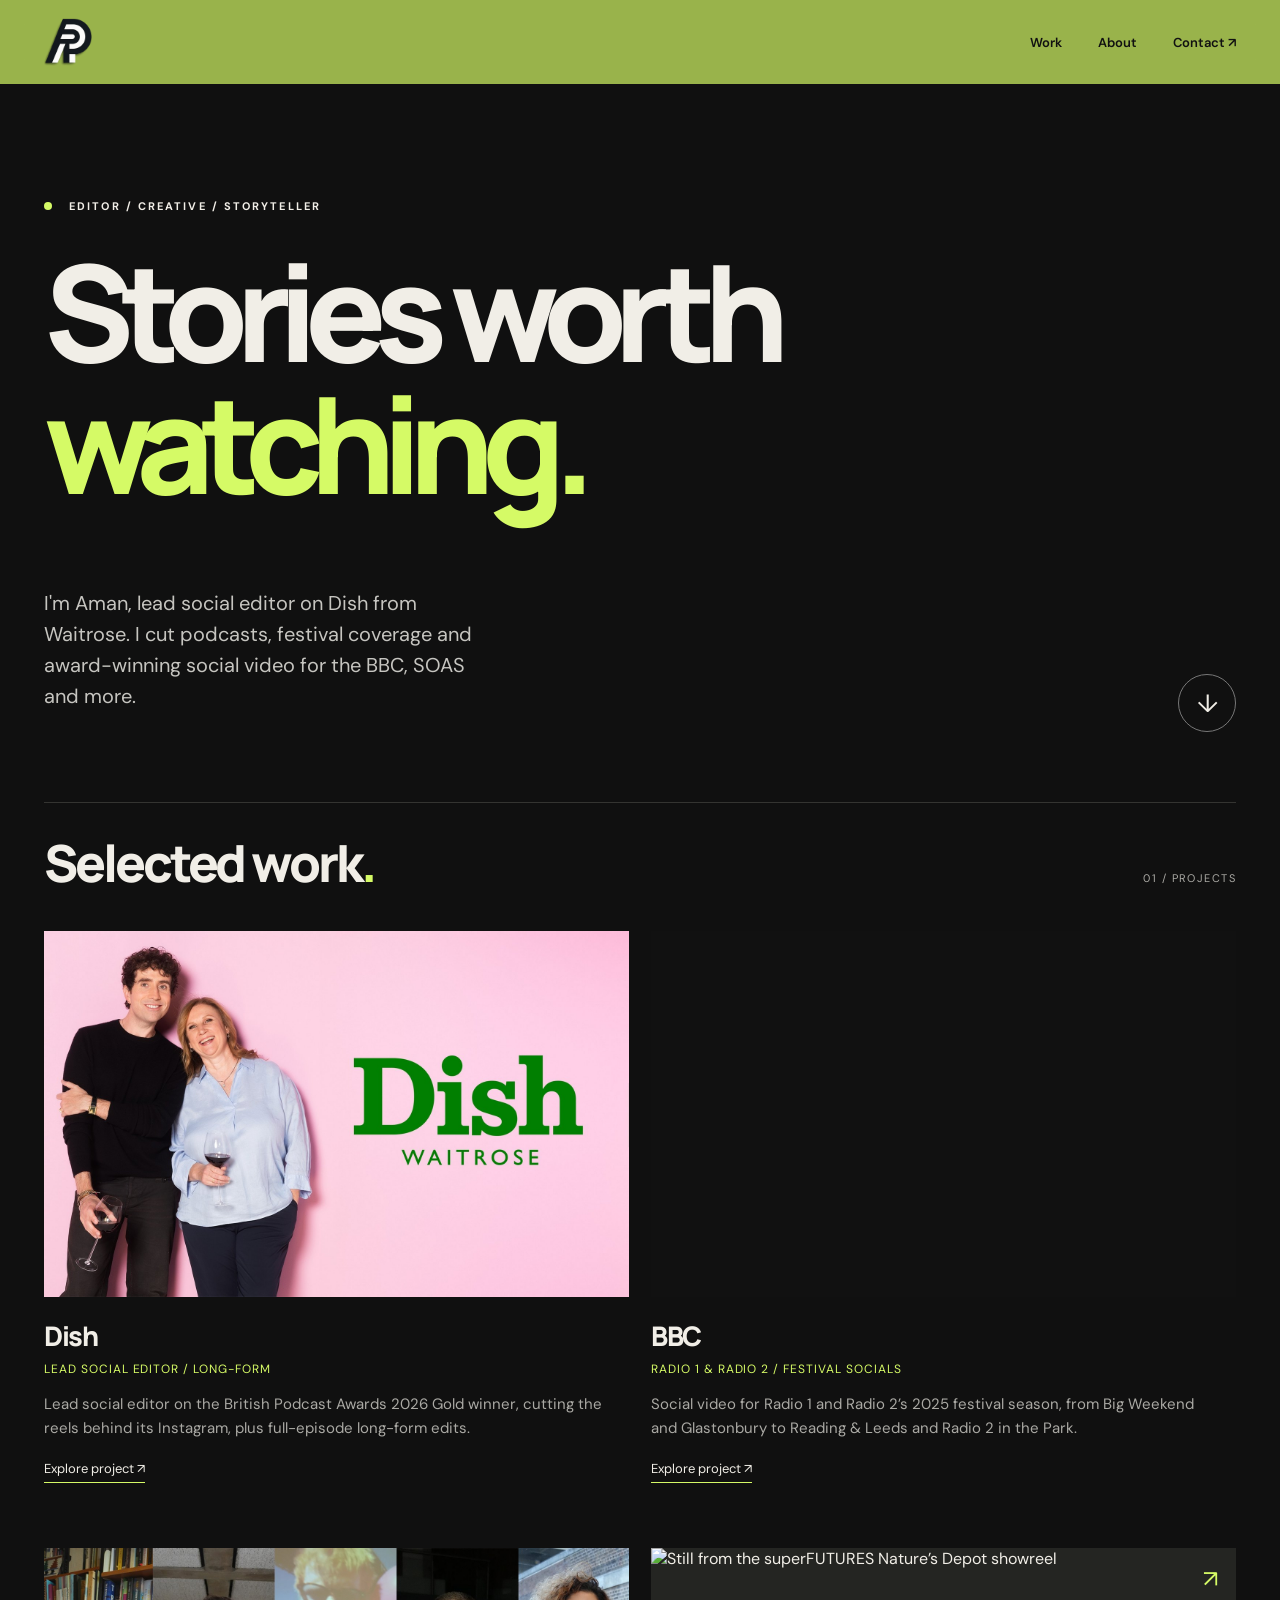
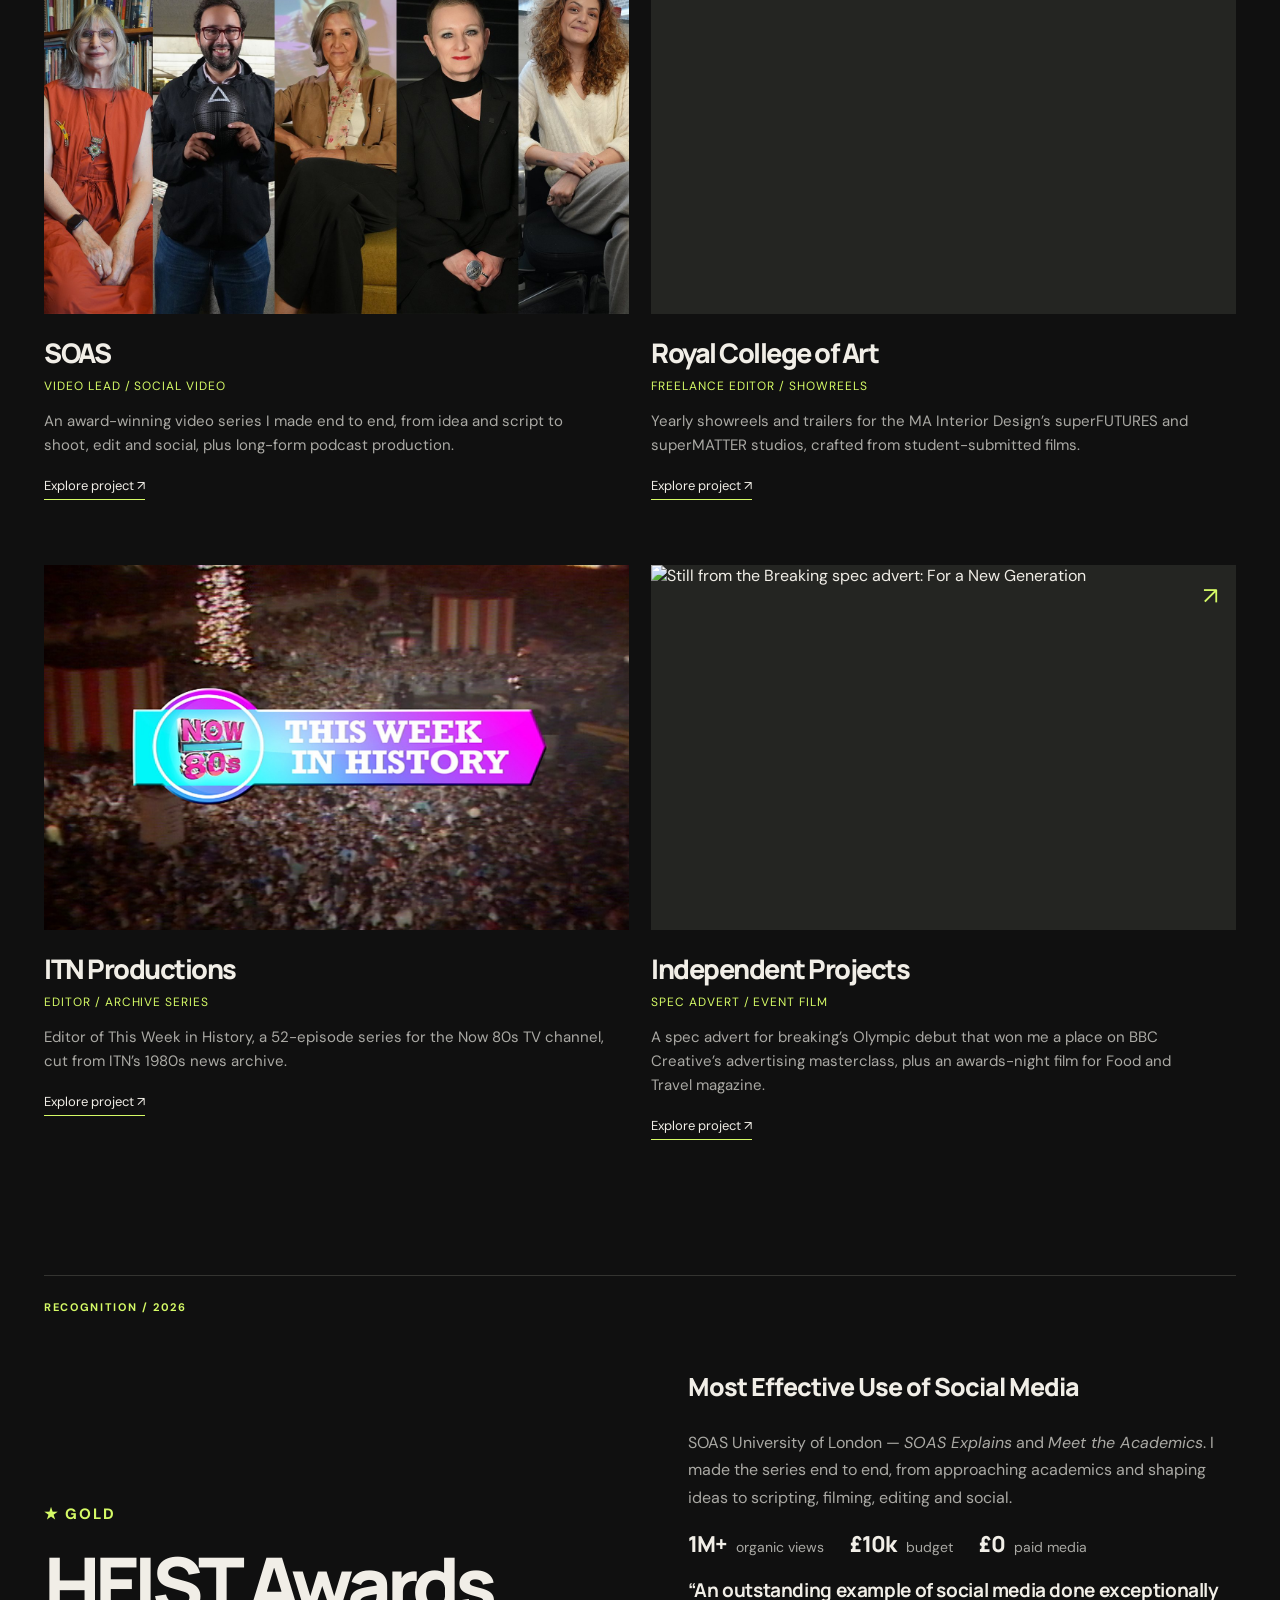
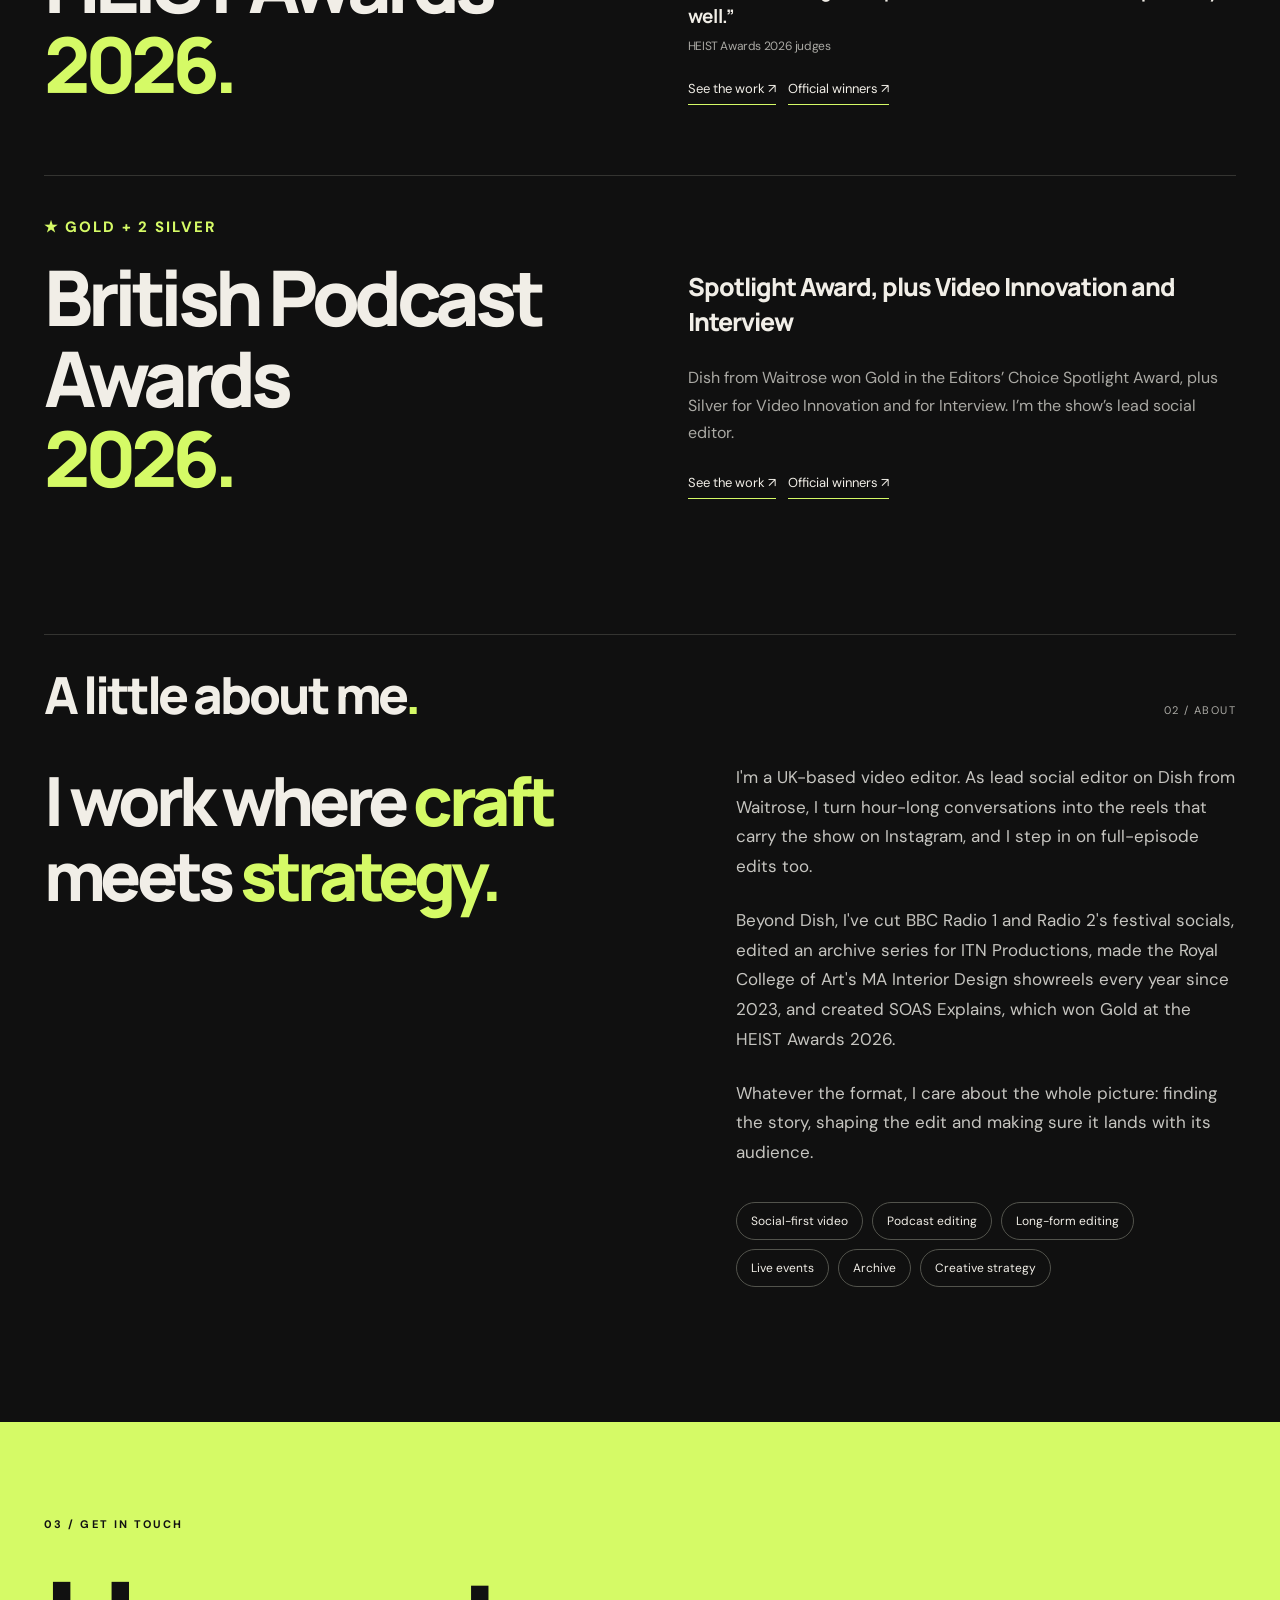
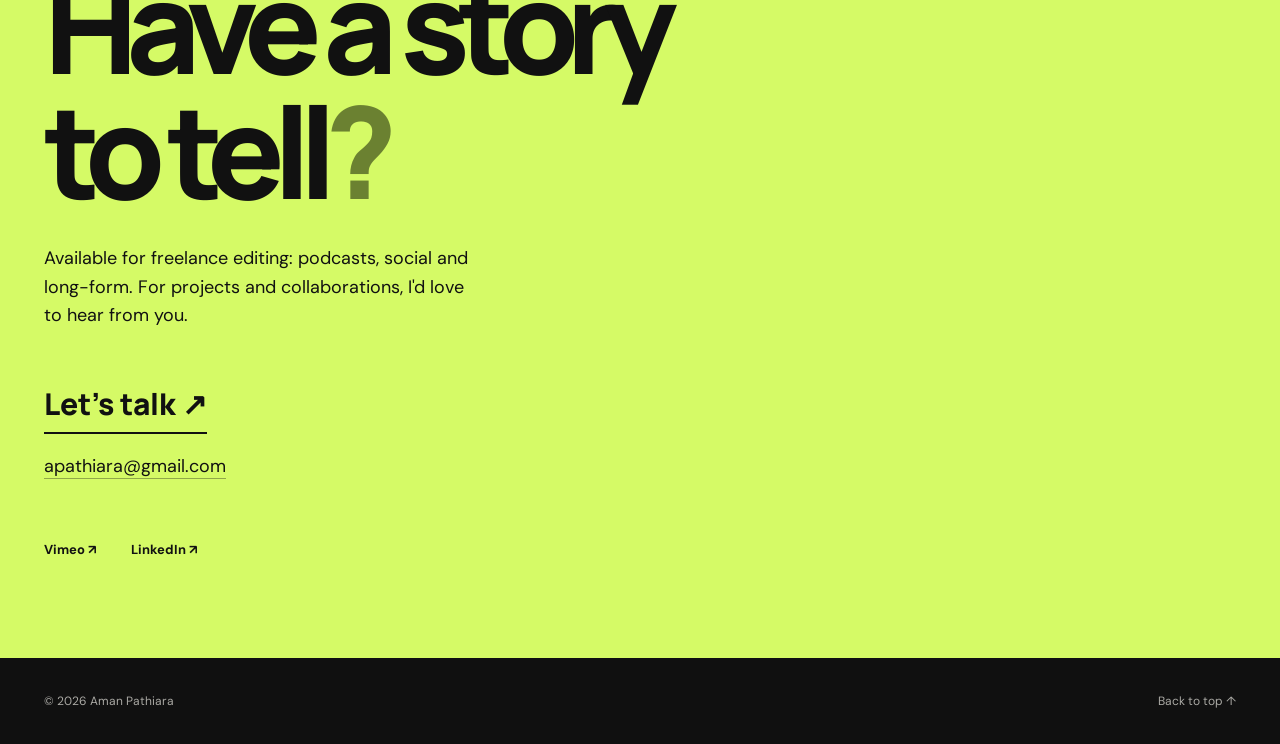
==== index.html @ df677ce9 "Group award badge with tags in project intros Co-Authored-By: Claude Opus 5.5 <noreply@anthropic.com" ====
<!doctype html>
<html lang="en"><head><meta charset="utf-8"><meta name="viewport" content="width=device-width,initial-scale=1">
<meta name="theme-color" content="#101010"><link rel="icon" type="image/png" href="images/favicon.png?v=2"><link rel="apple-touch-icon" href="images/apple-touch-icon.png?v=2"><meta name="description" content="Aman Pathiara is a UK video editor: lead social editor on Dish from Waitrose, BBC Radio 1 &amp; 2 festival socials, and HEIST Gold-winning work for SOAS.">
<title>Aman Pathiara | Video Editor: Podcasts, Social & Long-form</title><link rel="stylesheet" href="style.css?v=34"></head>
<body><a class="skip" href="#work">Skip to work</a>
<header class="nav-bar"><div class="nav wrap"><a class="logo" href="#top" aria-label="Home"><img src="images/logo-solid.png" alt="Aman Pathiara" width="48" height="48"></a><nav aria-label="Main navigation"><a href="#work">Work</a><a href="#podcasts">Podcasts</a><a href="#about">About</a><a href="#contact">Contact ↗</a></nav></div></header>
<main id="top">
<section class="hero wrap"><div class="eyebrow"><span class="dot"></span> EDITOR / CREATIVE / STORYTELLER</div><h1>Stories worth<br><em>watching.</em></h1><div class="hero-bottom"><p>I'm Aman, lead social editor on Dish from Waitrose. I cut podcasts, festival coverage and award-winning social video for the BBC, SOAS and more.</p><a class="round-link" href="#work" aria-label="Explore selected work">↓</a></div></section>
<section class="reel wrap" aria-labelledby="reel-title"><div class="section-head"><h2 id="reel-title">The showreel</h2><span>01 / INTRODUCTION</span></div><div id="reel-slot" class="video-frame"><div class="video-empty"><span>YOUR SHOWREEL</span><p>Add your Vimeo video ID in <code>projects.js</code> to activate this embed.</p></div></div></section>
<section id="work" class="work wrap"><div class="section-head"><h2>Selected work<span class="accent">.</span></h2><span>01 / PROJECTS</span></div><div id="project-grid" class="project-grid"></div></section>
<section id="podcasts" class="work wrap"><div class="section-head"><h2>Podcasts<span class="accent">.</span></h2><span>03 / AUDIO & VIDEO</span></div><p class="section-intro">Multicamera storytelling, long-form editing, trailers and social-first cutdowns.</p><div id="podcast-grid" class="project-grid"></div></section><section class="award wrap" aria-label="Award recognition"><div class="award-kicker">RECOGNITION / 2026</div><div class="award-layout"><div><span class="award-medal">★ GOLD</span><h2>HEIST Awards<br><span class="accent">2026.</span></h2></div><div><h3>Most Effective Use of Social Media</h3><p>SOAS University of London — <em>SOAS Explains</em> and <em>Meet the Academics</em>. I made the series end to end, from approaching academics and shaping ideas to scripting, filming, editing and social.</p><div class="award-stats"><span><strong>1M+</strong> organic views</span><span><strong>£10k</strong> budget</span><span><strong>£0</strong> paid media</span></div><blockquote class="award-quote">“An outstanding example of social media done exceptionally well.”<cite>HEIST Awards 2026 judges</cite></blockquote><a href="soas.html">See the work ↗</a> &nbsp; <a href="https://www.heistawards.com/2026winners.html" target="_blank" rel="noopener noreferrer">Official winners ↗</a></div></div><div class="award-layout award-second"><div><span class="award-medal">★ GOLD + 2 SILVER</span><h2>British Podcast Awards<br><span class="accent">2026.</span></h2></div><div><h3>Spotlight Award, plus Video Innovation and Interview</h3><p>Dish from Waitrose won Gold in the Editors’ Choice Spotlight Award, plus Silver for Video Innovation and for Interview. I’m the show’s lead social editor.</p><a href="dish.html">See the work ↗</a> &nbsp; <a href="https://www.britishpodcastawards.com/winners-2026" target="_blank" rel="noopener noreferrer">Official winners ↗</a></div></div></section><section id="about" class="about wrap"><div class="section-head"><h2>A little about me<span class="accent">.</span></h2><span>02 / ABOUT</span></div><div class="about-layout"><p class="statement">I work where <em>craft</em> meets <em>strategy.</em></p><div><p>I'm a UK-based video editor. As lead social editor on Dish from Waitrose, I turn hour-long conversations into the reels that carry the show on Instagram, and I step in on full-episode edits too.</p><p>Beyond Dish, I've cut BBC Radio 1 and Radio 2's festival socials, edited an archive series for ITN Productions, made the Royal College of Art's MA Interior Design showreels every year since 2023, and created SOAS Explains, which won Gold at the HEIST Awards 2026.</p><p>Whatever the format, I care about the whole picture: finding the story, shaping the edit and making sure it lands with its audience.</p><div class="tags"><span>Social-first video</span><span>Podcast editing</span><span>Long-form editing</span><span>Live events</span><span>Archive</span><span>Creative strategy</span></div></div></div></section>
<section id="contact" class="contact"><div class="wrap"><span class="eyebrow">03 / GET IN TOUCH</span><h2>Have a story<br>to tell<span class="accent">?</span></h2><p>Available for freelance editing: podcasts, social and long-form. For projects and collaborations, I'd love to hear from you.</p><a class="contact-link" id="email-link" href="mailto:apathiara@gmail.com">Let's talk ↗</a><p class="contact-email"><a href="mailto:apathiara@gmail.com">apathiara@gmail.com</a></p><div class="socials"><a id="vimeo-link" href="https://vimeo.com/user197682004" target="_blank" rel="noopener noreferrer">Vimeo ↗</a><a id="linkedin-link" href="https://www.linkedin.com/in/aman-pathiara" target="_blank" rel="noopener noreferrer">LinkedIn ↗</a></div></div></section>
</main><footer class="wrap"><span>© <span id="year"></span> Aman Pathiara</span><a href="#top">Back to top ↑</a></footer>
<script src="projects.js?v=34"></script><script src="script.js?v=34"></script></body></html>
---- style.css ----
@import url('https://fonts.googleapis.com/css2?family=DM+Sans:wght@400;500;600;700&family=Manrope:wght@400;500;600;700;800&display=swap');
:root{--bg:#101010;--fg:#f1eee7;--muted:#aaa9a4;--line:#343431;--accent:#d5fa66}*{box-sizing:border-box}html{scroll-behavior:smooth}body{margin:0;background:var(--bg);color:var(--fg);font-family:"DM Sans",sans-serif;-webkit-font-smoothing:antialiased}a{color:inherit;text-decoration:none}a:focus-visible,button:focus-visible{outline:2px solid var(--accent);outline-offset:5px}.skip{position:absolute;top:-100px;left:20px;background:var(--accent);color:#111;padding:12px;z-index:20}.skip:focus{top:12px}.wrap{width:min(1360px,calc(100% - 88px));margin:auto}.nav{height:100px;display:flex;align-items:center;justify-content:space-between}.logo{font-family:Manrope,sans-serif;font-size:29px;font-weight:800;letter-spacing:-2px}.logo span,.accent{color:var(--accent)}nav{display:flex;gap:36px;font-size:13px}nav a:hover,.socials a:hover{color:var(--accent)}.hero{min-height:650px;padding:115px 0 70px}.eyebrow{font-size:11px;font-weight:700;letter-spacing:.19em}.dot{display:inline-block;width:8px;height:8px;background:var(--accent);border-radius:50%;margin-right:12px}.hero h1,.contact h2{font-family:Manrope,sans-serif;font-size:clamp(76px,10.5vw,170px);font-weight:800;letter-spacing:-.095em;line-height:.98;margin:32px 0 60px}.hero h1 em,.statement em{font-style:normal;color:var(--accent)}.hero-bottom{display:flex;justify-content:space-between;align-items:end}.hero-bottom p{max-width:460px;color:#c6c5c0;font-size:20px;line-height:1.55}.round-link{width:58px;height:58px;border:1px solid #777;border-radius:50%;display:grid;place-items:center;font-size:25px;transition:.2s}.round-link:hover{background:var(--accent);color:#111}.section-head{display:flex;justify-content:space-between;align-items:baseline;border-top:1px solid var(--line);padding-top:24px;margin-bottom:34px}.section-head h2{font:800 clamp(29px,4vw,52px) Manrope,sans-serif;letter-spacing:-.06em;margin:0}.section-head>span{color:var(--muted);font-size:11px;letter-spacing:.13em}.reel,.work,.about{padding-bottom:135px}.video-frame{aspect-ratio:16/9;background:#20211f;overflow:hidden}.video-frame iframe{width:100%;height:100%;border:0}.video-empty{height:100%;display:flex;flex-direction:column;align-items:center;justify-content:center;text-align:center;padding:25px;background:radial-gradient(circle at 70% 20%,#3d4630,transparent 45%),linear-gradient(130deg,#292b28,#171717)}.video-empty span{font:800 clamp(25px,5vw,64px) Manrope;letter-spacing:-.07em}.video-empty p{font-size:13px;color:var(--muted)}code{color:var(--accent)}.project-grid{display:grid;grid-template-columns:repeat(2,minmax(0,1fr));gap:65px 22px}.project-card{min-width:0}.project-image{aspect-ratio:16/10;overflow:hidden;background:#242522;position:relative;display:flex;align-items:center;justify-content:center}.project-image img{width:100%;height:100%;object-fit:cover;transition:transform .5s}.project-card:hover img{transform:scale(1.045)}.project-placeholder{font:800 clamp(32px,5vw,75px) Manrope;letter-spacing:-.07em;color:#e5e3da}.project-image:after{content:"↗";position:absolute;right:18px;top:15px;font-size:24px;color:var(--accent)}.project-card h3{font:800 27px Manrope;letter-spacing:-.055em;margin:20px 0 7px}.project-card .category{font-size:12px;letter-spacing:.08em;color:var(--accent);text-transform:uppercase}.project-card p{max-width:560px;color:var(--muted);line-height:1.6;font-size:15px}.project-card .watch{display:inline-block;margin-top:5px;border-bottom:1px solid var(--accent);padding-bottom:5px;font-size:13px}.about-layout{display:grid;grid-template-columns:1.1fr 1fr;gap:12%}.statement{font:800 clamp(40px,5.3vw,76px)/1.1 Manrope;letter-spacing:-.07em;margin:0}.about-layout>div>p{font-size:17px;line-height:1.75;color:#c6c5c0;margin:0 0 24px}.tags{display:flex;flex-wrap:wrap;gap:9px;margin-top:34px}.tags span{font-size:12px;border:1px solid #52534c;border-radius:40px;padding:10px 14px}.contact{background:#d5fa66;color:#111;padding:90px 0 100px}.contact h2{font-size:clamp(75px,10vw,150px);margin:30px 0}.contact .accent{color:#6b8131}.contact p{font-size:18px;max-width:440px;line-height:1.6}.contact-link{display:inline-block;border-bottom:2px solid #111;font:800 30px Manrope;margin:35px 0 75px;padding-bottom:8px}.socials{display:flex;gap:35px;font-size:13px;font-weight:700}.socials a:hover{color:#657e25}footer{display:flex;justify-content:space-between;gap:20px;padding-top:35px;padding-bottom:35px;color:var(--muted);font-size:12px}@media(max-width:700px){.wrap{width:calc(100% - 36px)}.nav{height:78px}nav{gap:17px}.hero{padding:100px 0 80px;min-height:auto}.hero h1{font-size:clamp(59px,12vw,90px);margin-bottom:50px}.hero-bottom p{font-size:16px;max-width:270px}.round-link{width:46px;height:46px;flex-shrink:0}.section-head>span{font-size:9px}.reel,.work,.about{padding-bottom:85px}.project-grid,.about-layout{grid-template-columns:1fr;gap:42px}.about-layout{gap:28px}.project-card h3{font-size:24px}.contact{padding:70px 0}.contact h2{font-size:clamp(64px,12vw,90px)}footer{flex-wrap:wrap;line-height:1.6}}@media(prefers-reduced-motion:reduce){html{scroll-behavior:auto}*,*:before,*:after{transition:none!important}}

.archive-cta{margin:65px 0 0;text-align:right}.archive-cta a{font:700 clamp(20px,3vw,32px) Manrope;border-bottom:1px solid var(--accent);padding-bottom:10px}.archive-cta span{color:var(--accent)}.archive-page{min-height:75vh;padding:105px 0 120px}.archive-page h1{font:800 clamp(65px,10vw,145px)/1 Manrope;letter-spacing:-.085em;margin:30px 0}.archive-intro{font-size:19px;line-height:1.6;color:var(--muted);max-width:650px;margin-bottom:105px}.archive-intro a{color:var(--accent);border-bottom:1px solid var(--accent)}.archive-filters{display:flex;flex-wrap:wrap;gap:10px;margin-bottom:25px}.filter{border:1px solid #555;background:transparent;color:var(--fg);font:600 13px "DM Sans",sans-serif;border-radius:40px;padding:11px 19px;cursor:pointer}.filter:hover,.filter.active{background:var(--accent);color:#111;border-color:var(--accent)}.archive-count{color:var(--muted);font-size:12px;margin-bottom:32px}.archive-empty{grid-column:1/-1;border:1px solid var(--line);padding:55px 25px;color:var(--muted);line-height:1.6}.archive-page .project-grid{padding-bottom:30px}@media(max-width:700px){.archive-page{padding:75px 0}.archive-intro{font-size:16px;margin-bottom:70px}}

.section-intro{color:var(--muted);font-size:18px;margin:-10px 0 35px}.award{padding-bottom:135px}.award-kicker{border-top:1px solid var(--line);padding-top:24px;color:var(--accent);font-size:11px;letter-spacing:.15em;font-weight:700}.award-layout{display:grid;grid-template-columns:1fr 1fr;gap:8%;align-items:end;padding-top:30px}.award-medal{color:var(--accent);font-size:15px;letter-spacing:.15em;font-weight:800}.award h2{font:800 clamp(46px,6vw,90px)/1.05 Manrope;letter-spacing:-.07em;margin:20px 0 0}.award h3{font:800 25px Manrope;letter-spacing:-.04em}.award p{color:var(--muted);font-size:16px;line-height:1.7}.award a{display:inline-block;border-bottom:1px solid var(--accent);padding-bottom:7px;font-size:13px;margin-top:12px}@media(max-width:700px){.award-layout{grid-template-columns:1fr;gap:22px}.award{padding-bottom:85px}}

.project-link{position:absolute;inset:0;display:flex;align-items:center;justify-content:center;z-index:1}.project-image .project-link img{width:100%;height:100%;object-fit:cover;transition:transform .5s}.project-card:hover .project-link img{transform:scale(1.045)}
.project-page{padding:60px 0 120px}.back-link{display:inline-block;font-size:13px;color:var(--muted);margin-bottom:60px}.back-link:hover{color:var(--accent)}.project-page h1{font:800 clamp(80px,13vw,190px)/.95 Manrope,sans-serif;letter-spacing:-.09em;margin:28px 0 50px}
.project-intro{display:grid;grid-template-columns:1.4fr 1fr;gap:8%;align-items:start;margin-bottom:120px}.project-intro p{font-size:clamp(19px,1.8vw,24px);line-height:1.55;color:#d6d4cd;margin:0}.project-intro .tags{margin-top:6px}
.project-section{padding-bottom:120px}.section-intro{color:var(--muted);font-size:16px;line-height:1.6;max-width:560px;margin:-10px 0 40px}
.reel-grid{display:grid;grid-template-columns:repeat(auto-fill,minmax(326px,1fr));gap:40px 22px}.reel-card{margin:0;min-width:0}.reel-card .instagram-media{margin:0!important;max-width:none!important;width:100%!important;min-width:0!important;border-radius:6px!important}.reel-card iframe{min-width:0!important;max-width:100%!important}.reel-card figcaption{margin-top:14px;font-size:12px;letter-spacing:.08em;text-transform:uppercase;color:var(--accent)}.reel-fallback{display:block;padding:40px 20px;background:#20211f;color:var(--fg);text-align:center}
.next-project{display:grid;grid-template-columns:1fr auto;align-items:end;border-top:1px solid var(--line);padding-top:28px;gap:6px 20px}.next-project span{grid-column:1/-1;font-size:11px;letter-spacing:.19em;color:var(--muted)}.next-project strong{font:800 clamp(48px,8vw,120px)/1 Manrope;letter-spacing:-.08em}.next-project em{font-style:normal;font-size:clamp(40px,6vw,90px);color:var(--accent);transition:transform .25s}.next-project:hover em{transform:translateX(12px)}
@media(max-width:700px){.project-page{padding:30px 0 80px}.back-link{margin-bottom:40px}.project-intro{grid-template-columns:1fr;gap:28px;margin-bottom:80px}.project-section{padding-bottom:80px}.reel-grid{grid-template-columns:1fr}}
.reel-card figcaption{display:flex;flex-direction:column;gap:6px}.reel-card .reel-title{font:700 17px/1.35 Manrope,sans-serif;letter-spacing:-.02em;text-transform:none;color:var(--fg)}.reel-card .reel-stats{font-size:12px;letter-spacing:.08em;text-transform:uppercase;color:var(--accent)}
.logo{display:inline-flex;align-items:center}.logo img{display:block;width:48px;height:48px;transition:transform .25s}.logo:hover img{transform:rotate(-6deg) scale(1.05)}@media(max-width:700px){.logo img{width:40px;height:40px}}
.project-highlight{display:flex;flex-direction:column;gap:8px;border:1px solid var(--line);padding:18px 20px;margin-bottom:26px;transition:border-color .2s}a.project-highlight:hover{border-color:var(--accent)}.project-highlight span{color:var(--accent);font-size:11px;font-weight:800;letter-spacing:.15em}.project-highlight strong{font:800 20px/1.3 Manrope,sans-serif;letter-spacing:-.03em}
.stat-row{display:grid;grid-template-columns:repeat(3,1fr);gap:22px;margin:10px 0 50px}.stat{border-top:1px solid var(--accent);padding-top:18px;display:flex;flex-direction:column;gap:6px}.stat strong{font:800 clamp(48px,7vw,96px)/1 Manrope,sans-serif;letter-spacing:-.07em}.stat span{color:var(--muted);font-size:13px;letter-spacing:.1em;text-transform:uppercase}
.judges-quote{margin:0;max-width:900px}.judges-quote p{font:800 clamp(24px,3vw,40px)/1.25 Manrope,sans-serif;letter-spacing:-.04em;margin:0 0 18px}.judges-quote cite{font-style:normal;font-size:13px;color:var(--muted)}.judges-quote cite a{color:var(--accent)}
.award-stats{display:flex;flex-wrap:wrap;gap:10px 26px;margin:18px 0}.award-stats span{color:var(--muted);font-size:14px}.award-stats strong{color:var(--fg);font:800 22px Manrope,sans-serif;letter-spacing:-.04em;margin-right:5px}.award-quote{margin:4px 0 14px;font:700 19px/1.4 Manrope,sans-serif;letter-spacing:-.02em}.award-quote cite{display:block;font:400 12px "DM Sans",sans-serif;color:var(--muted);margin-top:8px;font-style:normal}.award .award-quote{border:0;padding:0}
@media(max-width:700px){.stat-row{grid-template-columns:1fr;gap:26px}}

.nav-bar{position:sticky;top:0;z-index:30;background:rgba(213,250,102,.7);-webkit-backdrop-filter:blur(14px) saturate(1.2);backdrop-filter:blur(14px) saturate(1.2)}
.nav-bar .nav{height:84px}.nav-bar nav a{color:#111;font-weight:600}.nav-bar nav a:hover,.nav-bar nav a[aria-current]{color:#111;text-decoration:underline;text-decoration-thickness:2px;text-underline-offset:5px}
.nav-bar a:focus-visible{outline-color:#111}html{scroll-padding-top:100px}
@media(max-width:700px){.nav-bar .nav{height:68px}html{scroll-padding-top:80px}}
.project-grid .wide-card{grid-column:1/-1}
.stills-grid{display:grid;grid-template-columns:repeat(3,1fr);gap:22px}.still{margin:0}.still img{display:block;width:100%;aspect-ratio:4/3;object-fit:cover;background:#20211f}.still figcaption{margin-top:12px;font-size:13px;color:var(--muted);line-height:1.5}@media(max-width:700px){.stills-grid{grid-template-columns:1fr}}
.project-grid.cols-3{grid-template-columns:repeat(3,minmax(0,1fr));gap:44px 22px}.project-grid.cols-3 .project-card h3{font-size:21px;margin-top:16px}.project-grid.cols-3 .project-card p{font-size:13px;margin-top:4px}@media(max-width:900px){.project-grid.cols-3{grid-template-columns:repeat(2,minmax(0,1fr))}}@media(max-width:600px){.project-grid.cols-3{grid-template-columns:1fr}}
.tile-strip{position:absolute;inset:0;display:flex;gap:3px;background:#111}.tile-strip img{flex:1 1 0;min-width:0;width:auto!important;height:100%!important;object-fit:cover}.project-card:hover .tile-strip img{transform:none}
.project-grid.cols-4{grid-template-columns:repeat(4,minmax(0,1fr));gap:44px 18px}.project-grid.cols-4 .project-card h3{font-size:19px;margin-top:14px}.project-grid.cols-4 .project-card p{font-size:13px;margin-top:4px}@media(max-width:900px){.project-grid.cols-4{grid-template-columns:repeat(2,minmax(0,1fr))}}
.contact .contact-link{margin-bottom:18px}.contact-email{margin:0 0 60px;font-size:16px}.contact-email a{border-bottom:1px solid rgba(17,17,17,.35)}.contact-email a:hover{border-color:#111}
.award-second{margin-top:70px;padding-top:40px;border-top:1px solid var(--line)}.award-link{margin:-20px 0 0}.award-link a{color:var(--accent);font-size:13px;border-bottom:1px solid var(--accent);padding-bottom:4px}
.intro-side{display:flex;flex-direction:column;min-width:0}.project-intro .project-highlight{margin-bottom:0}.project-intro .tags{margin-top:22px}
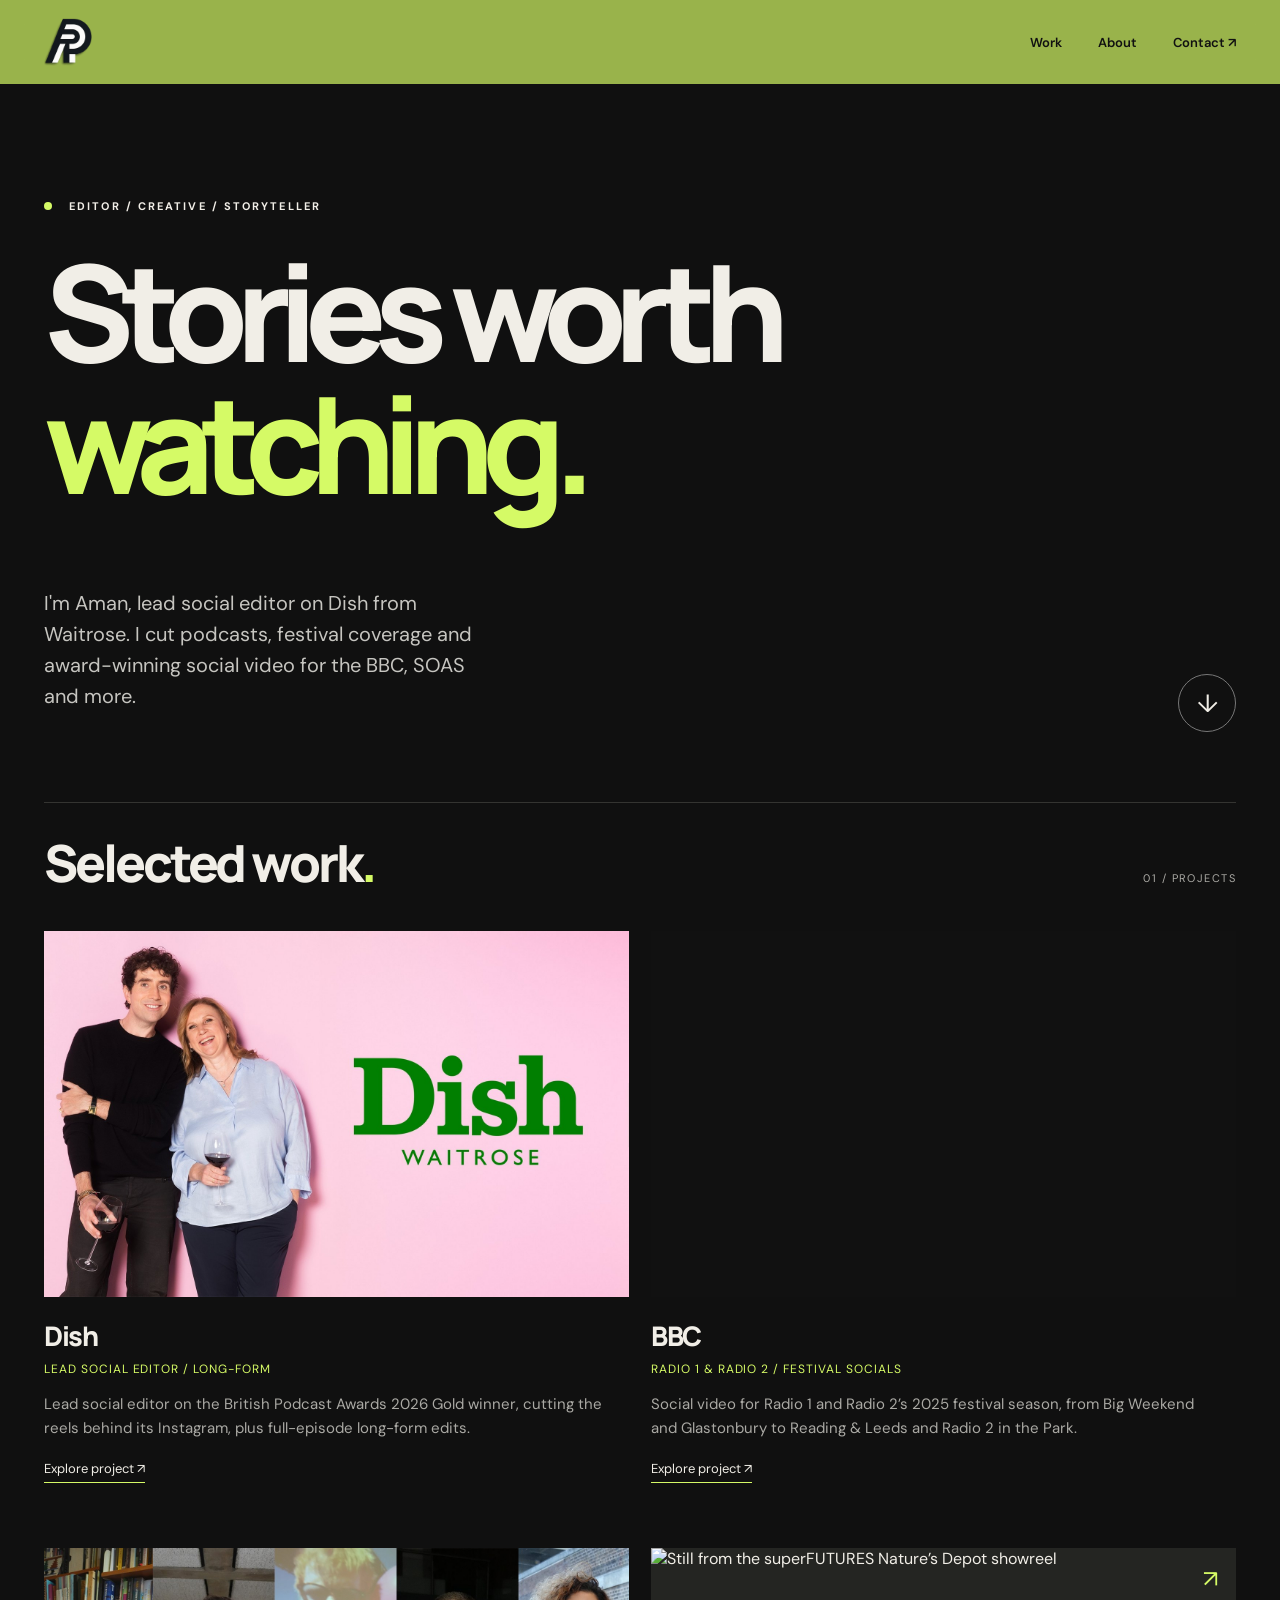
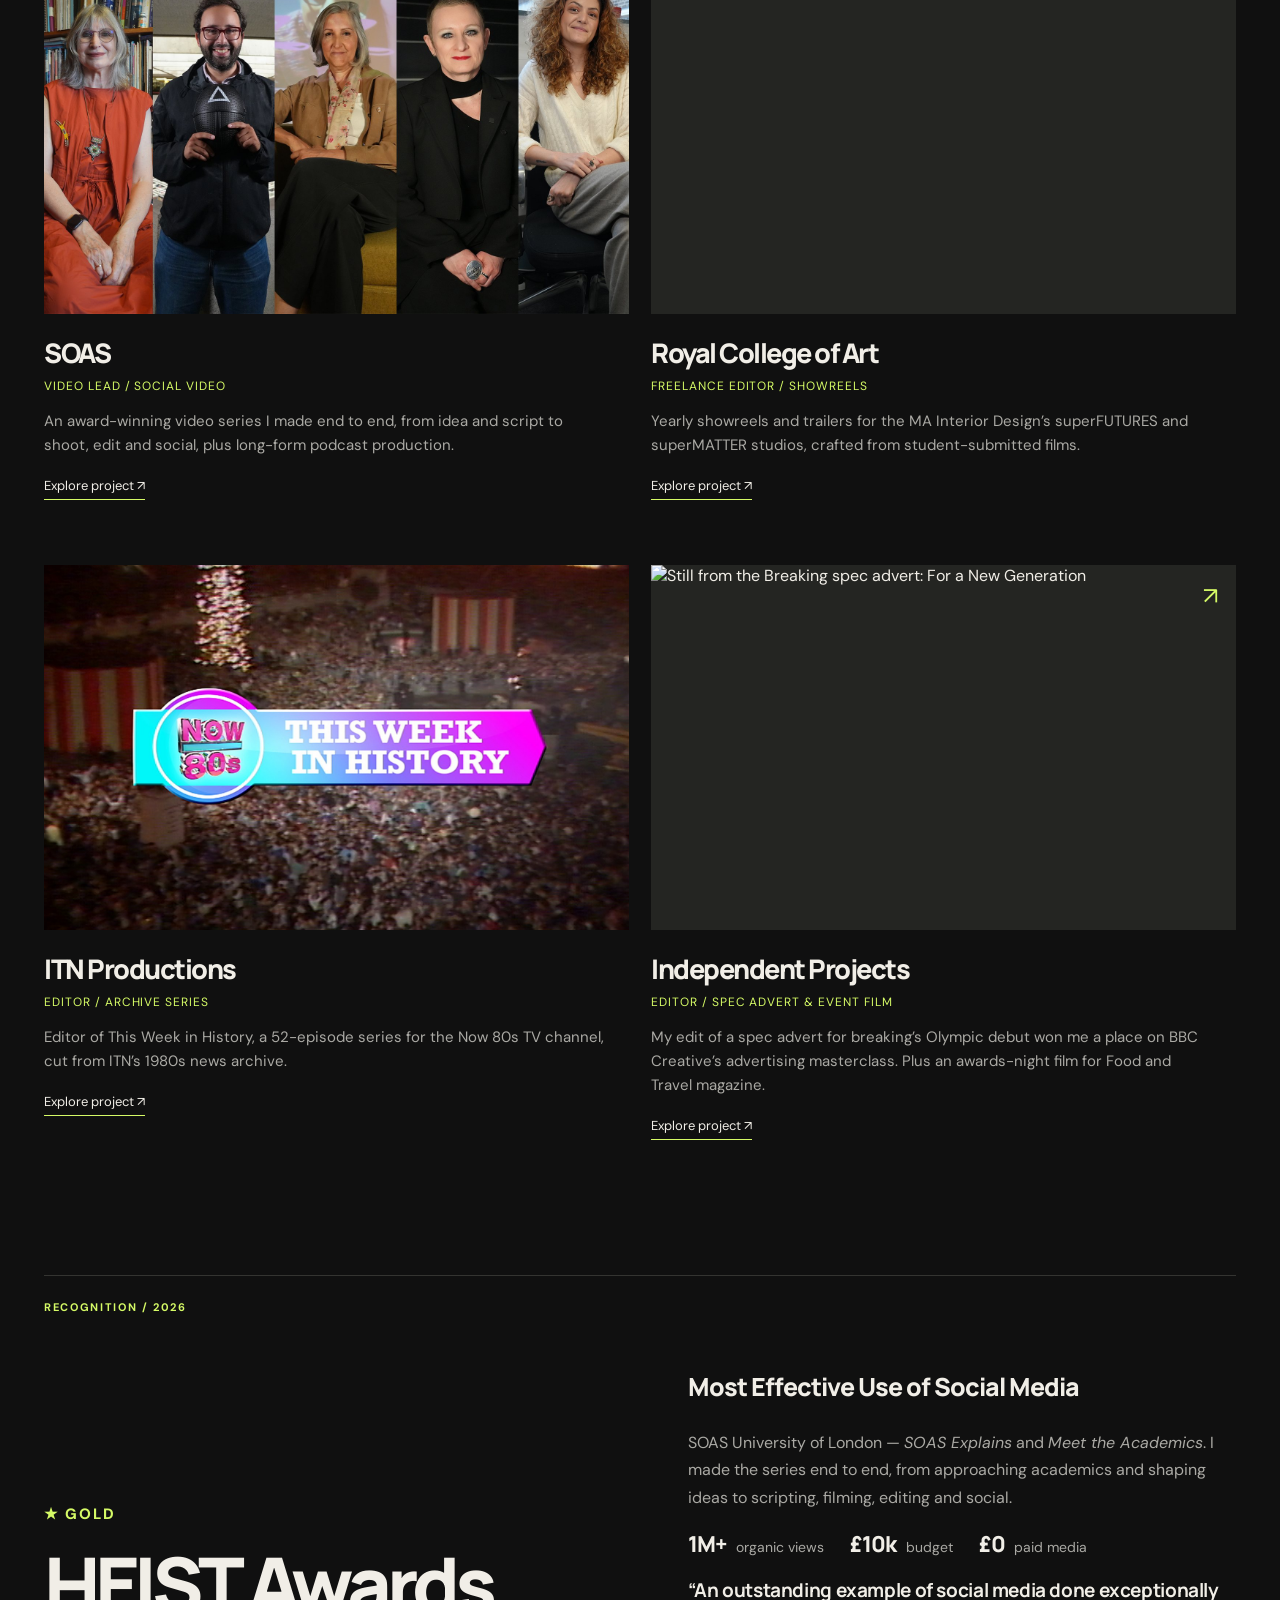
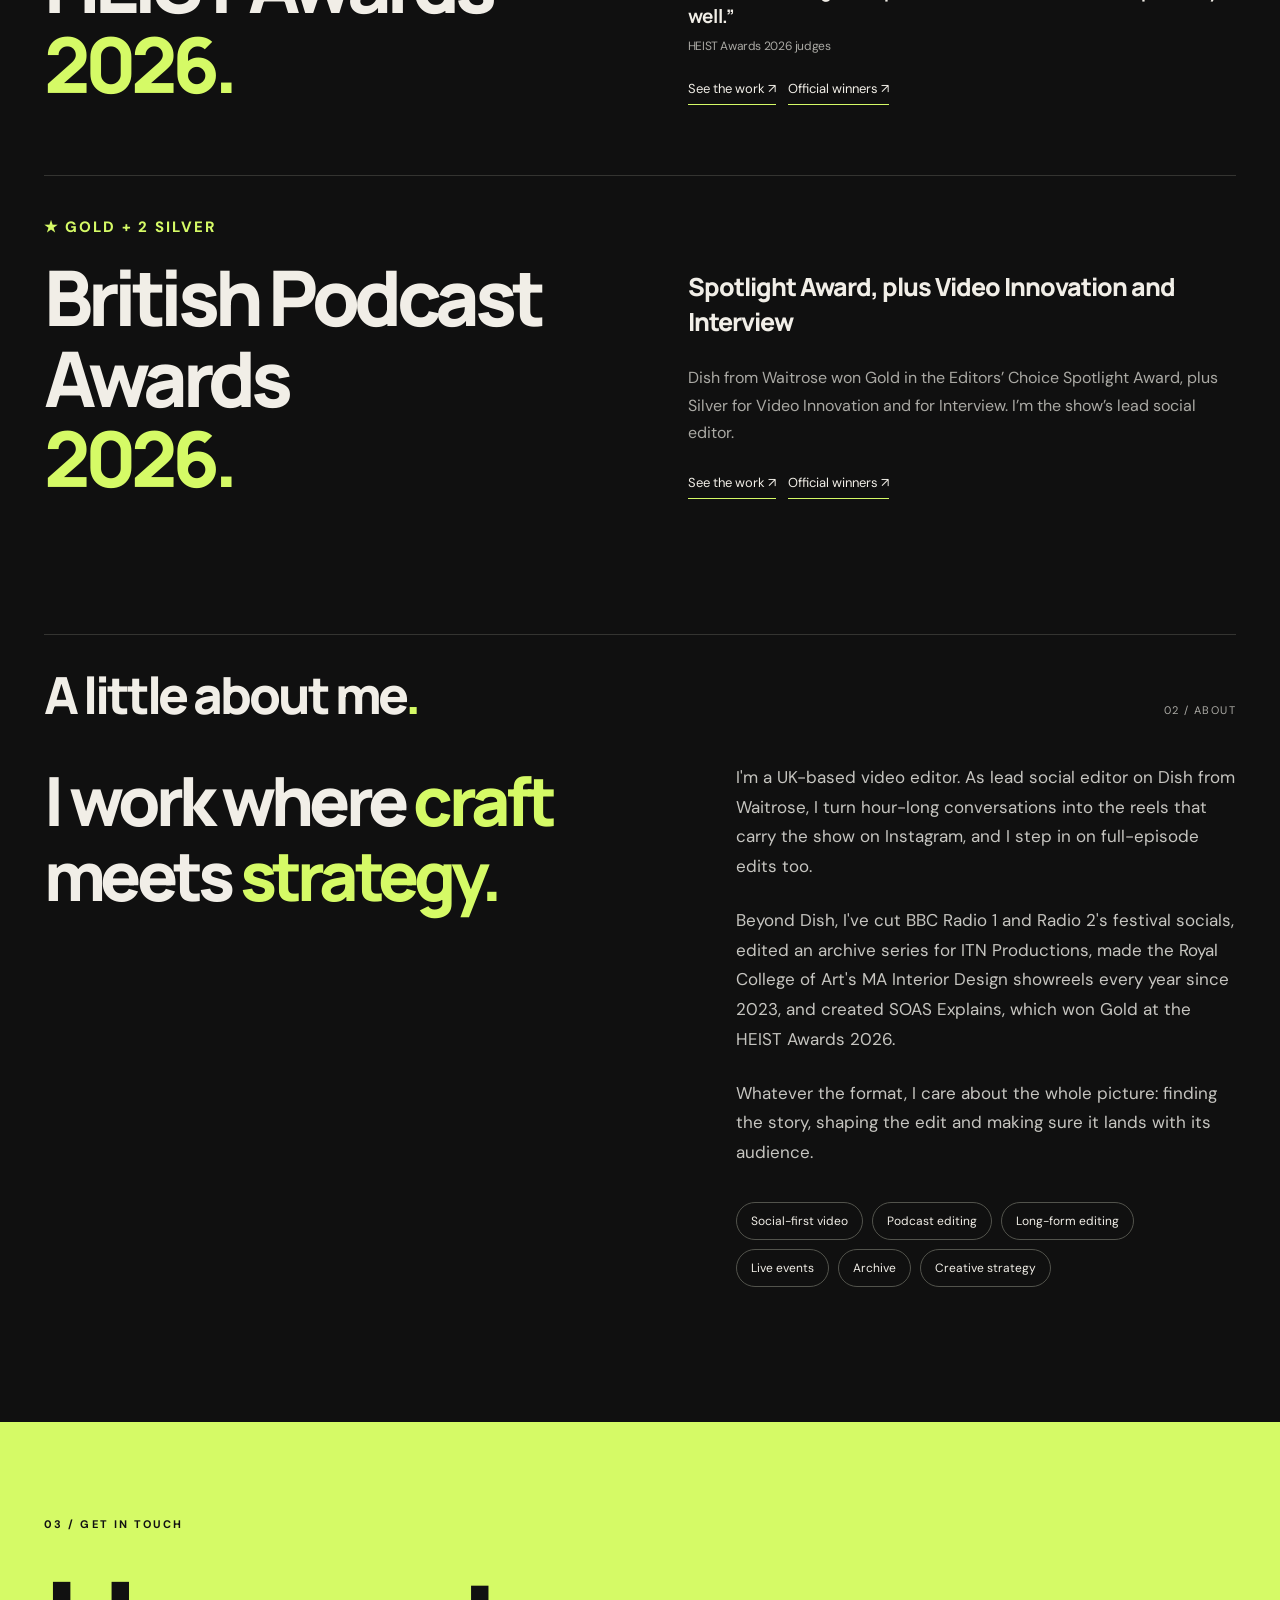
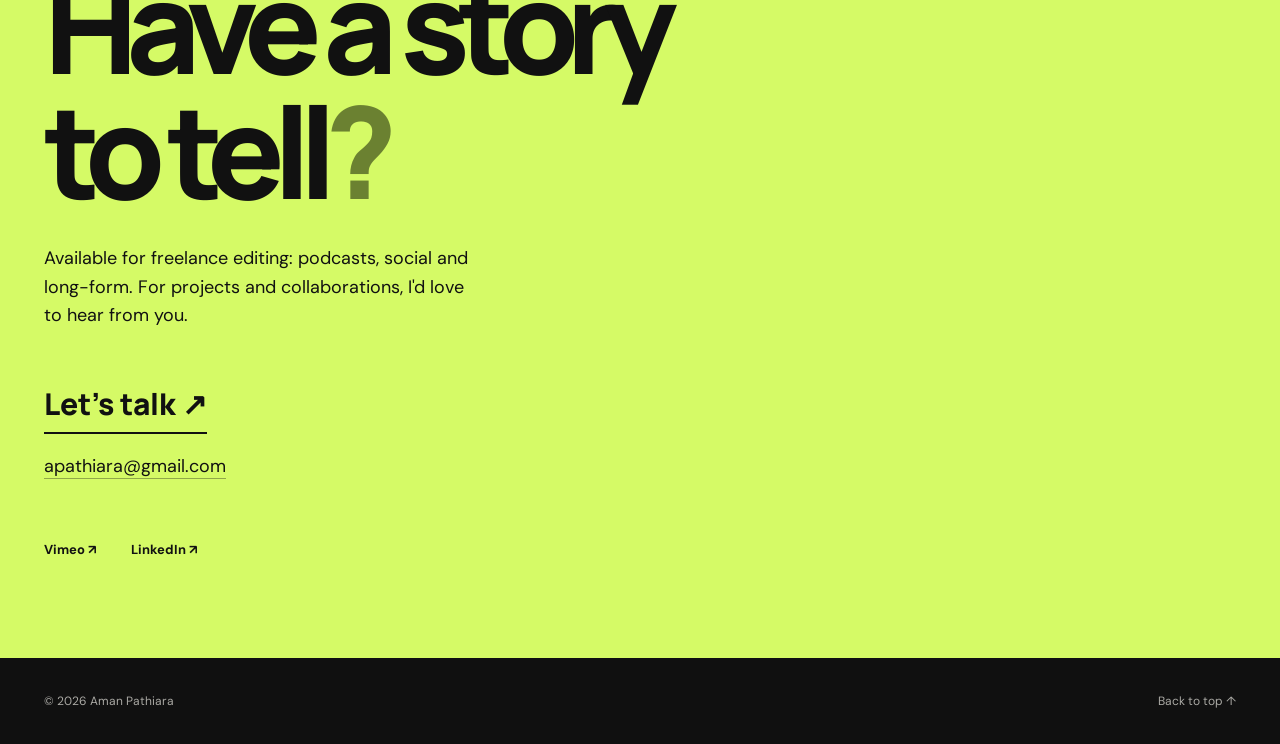
==== commit d6758227: "Independent: credit editing role Co-Authored-By: Claude Opus 5.5 <noreply@anthropic.com> Claude-Sess" ====
--- a/index.html
+++ b/index.html
@@ -1,7 +1,7 @@
 <!doctype html>
 <html lang="en"><head><meta charset="utf-8"><meta name="viewport" content="width=device-width,initial-scale=1">
 <meta name="theme-color" content="#101010"><link rel="icon" type="image/png" href="images/favicon.png?v=2"><link rel="apple-touch-icon" href="images/apple-touch-icon.png?v=2"><meta name="description" content="Aman Pathiara is a UK video editor: lead social editor on Dish from Waitrose, BBC Radio 1 &amp; 2 festival socials, and HEIST Gold-winning work for SOAS.">
-<title>Aman Pathiara | Video Editor: Podcasts, Social & Long-form</title><link rel="stylesheet" href="style.css?v=34"></head>
+<title>Aman Pathiara | Video Editor: Podcasts, Social & Long-form</title><link rel="stylesheet" href="style.css?v=35"></head>
 <body><a class="skip" href="#work">Skip to work</a>
 <header class="nav-bar"><div class="nav wrap"><a class="logo" href="#top" aria-label="Home"><img src="images/logo-solid.png" alt="Aman Pathiara" width="48" height="48"></a><nav aria-label="Main navigation"><a href="#work">Work</a><a href="#podcasts">Podcasts</a><a href="#about">About</a><a href="#contact">Contact ↗</a></nav></div></header>
 <main id="top">
@@ -11,4 +11,4 @@
 <section id="podcasts" class="work wrap"><div class="section-head"><h2>Podcasts<span class="accent">.</span></h2><span>03 / AUDIO & VIDEO</span></div><p class="section-intro">Multicamera storytelling, long-form editing, trailers and social-first cutdowns.</p><div id="podcast-grid" class="project-grid"></div></section><section class="award wrap" aria-label="Award recognition"><div class="award-kicker">RECOGNITION / 2026</div><div class="award-layout"><div><span class="award-medal">★ GOLD</span><h2>HEIST Awards<br><span class="accent">2026.</span></h2></div><div><h3>Most Effective Use of Social Media</h3><p>SOAS University of London — <em>SOAS Explains</em> and <em>Meet the Academics</em>. I made the series end to end, from approaching academics and shaping ideas to scripting, filming, editing and social.</p><div class="award-stats"><span><strong>1M+</strong> organic views</span><span><strong>£10k</strong> budget</span><span><strong>£0</strong> paid media</span></div><blockquote class="award-quote">“An outstanding example of social media done exceptionally well.”<cite>HEIST Awards 2026 judges</cite></blockquote><a href="soas.html">See the work ↗</a> &nbsp; <a href="https://www.heistawards.com/2026winners.html" target="_blank" rel="noopener noreferrer">Official winners ↗</a></div></div><div class="award-layout award-second"><div><span class="award-medal">★ GOLD + 2 SILVER</span><h2>British Podcast Awards<br><span class="accent">2026.</span></h2></div><div><h3>Spotlight Award, plus Video Innovation and Interview</h3><p>Dish from Waitrose won Gold in the Editors’ Choice Spotlight Award, plus Silver for Video Innovation and for Interview. I’m the show’s lead social editor.</p><a href="dish.html">See the work ↗</a> &nbsp; <a href="https://www.britishpodcastawards.com/winners-2026" target="_blank" rel="noopener noreferrer">Official winners ↗</a></div></div></section><section id="about" class="about wrap"><div class="section-head"><h2>A little about me<span class="accent">.</span></h2><span>02 / ABOUT</span></div><div class="about-layout"><p class="statement">I work where <em>craft</em> meets <em>strategy.</em></p><div><p>I'm a UK-based video editor. As lead social editor on Dish from Waitrose, I turn hour-long conversations into the reels that carry the show on Instagram, and I step in on full-episode edits too.</p><p>Beyond Dish, I've cut BBC Radio 1 and Radio 2's festival socials, edited an archive series for ITN Productions, made the Royal College of Art's MA Interior Design showreels every year since 2023, and created SOAS Explains, which won Gold at the HEIST Awards 2026.</p><p>Whatever the format, I care about the whole picture: finding the story, shaping the edit and making sure it lands with its audience.</p><div class="tags"><span>Social-first video</span><span>Podcast editing</span><span>Long-form editing</span><span>Live events</span><span>Archive</span><span>Creative strategy</span></div></div></div></section>
 <section id="contact" class="contact"><div class="wrap"><span class="eyebrow">03 / GET IN TOUCH</span><h2>Have a story<br>to tell<span class="accent">?</span></h2><p>Available for freelance editing: podcasts, social and long-form. For projects and collaborations, I'd love to hear from you.</p><a class="contact-link" id="email-link" href="mailto:apathiara@gmail.com">Let's talk ↗</a><p class="contact-email"><a href="mailto:apathiara@gmail.com">apathiara@gmail.com</a></p><div class="socials"><a id="vimeo-link" href="https://vimeo.com/user197682004" target="_blank" rel="noopener noreferrer">Vimeo ↗</a><a id="linkedin-link" href="https://www.linkedin.com/in/aman-pathiara" target="_blank" rel="noopener noreferrer">LinkedIn ↗</a></div></div></section>
 </main><footer class="wrap"><span>© <span id="year"></span> Aman Pathiara</span><a href="#top">Back to top ↑</a></footer>
-<script src="projects.js?v=34"></script><script src="script.js?v=34"></script></body></html>+<script src="projects.js?v=35"></script><script src="script.js?v=35"></script></body></html>
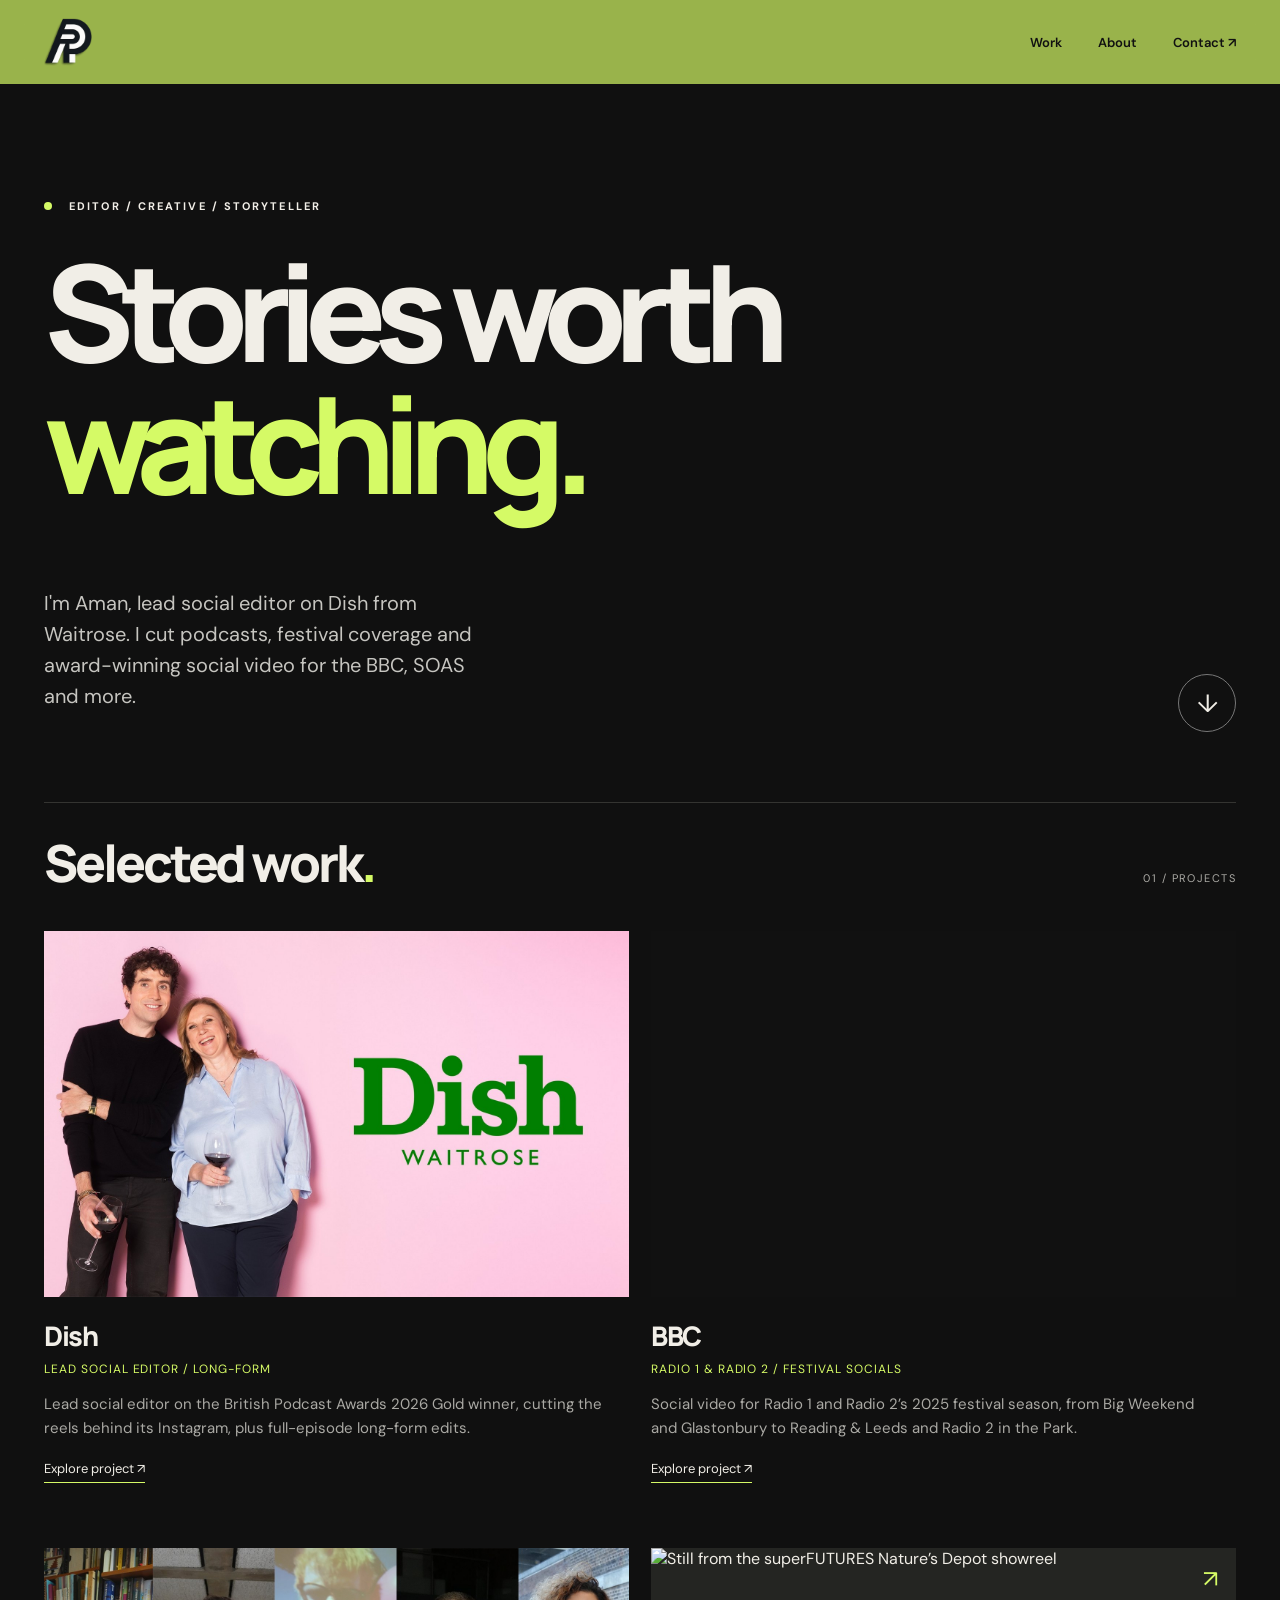
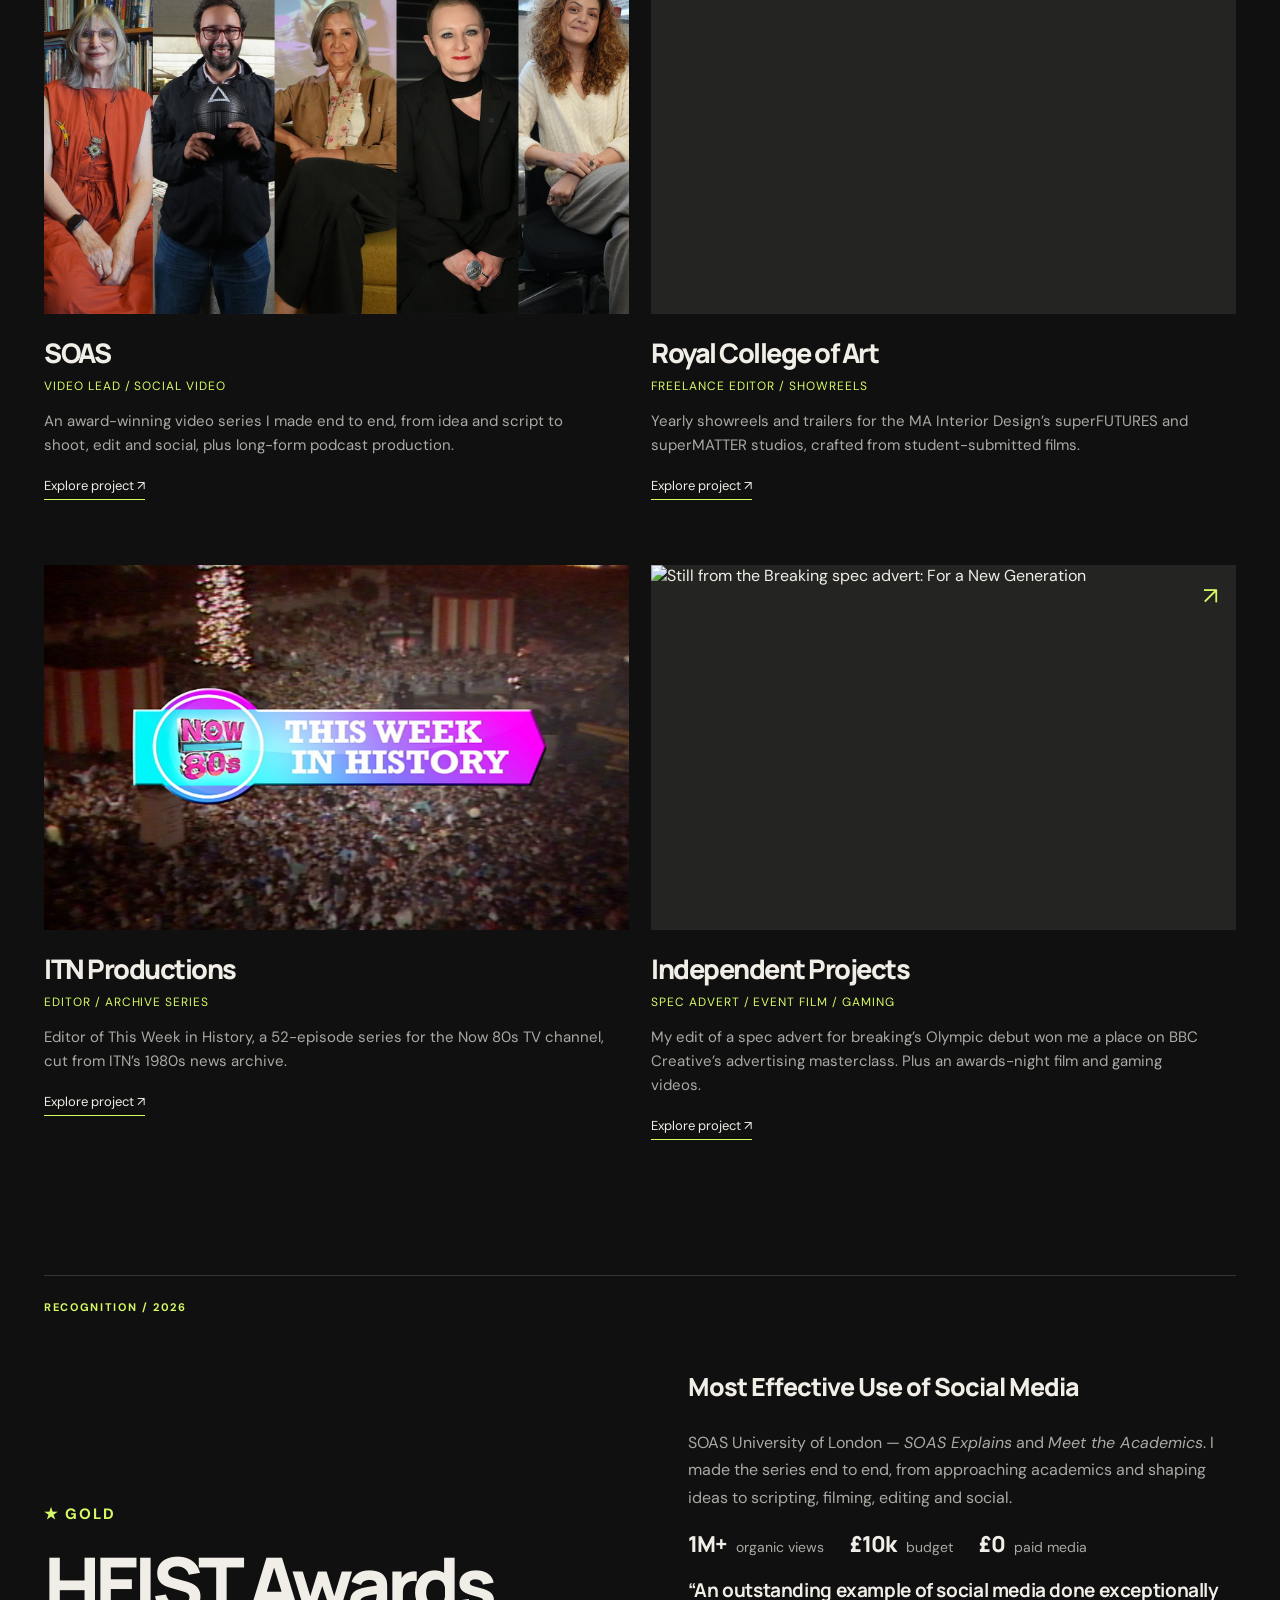
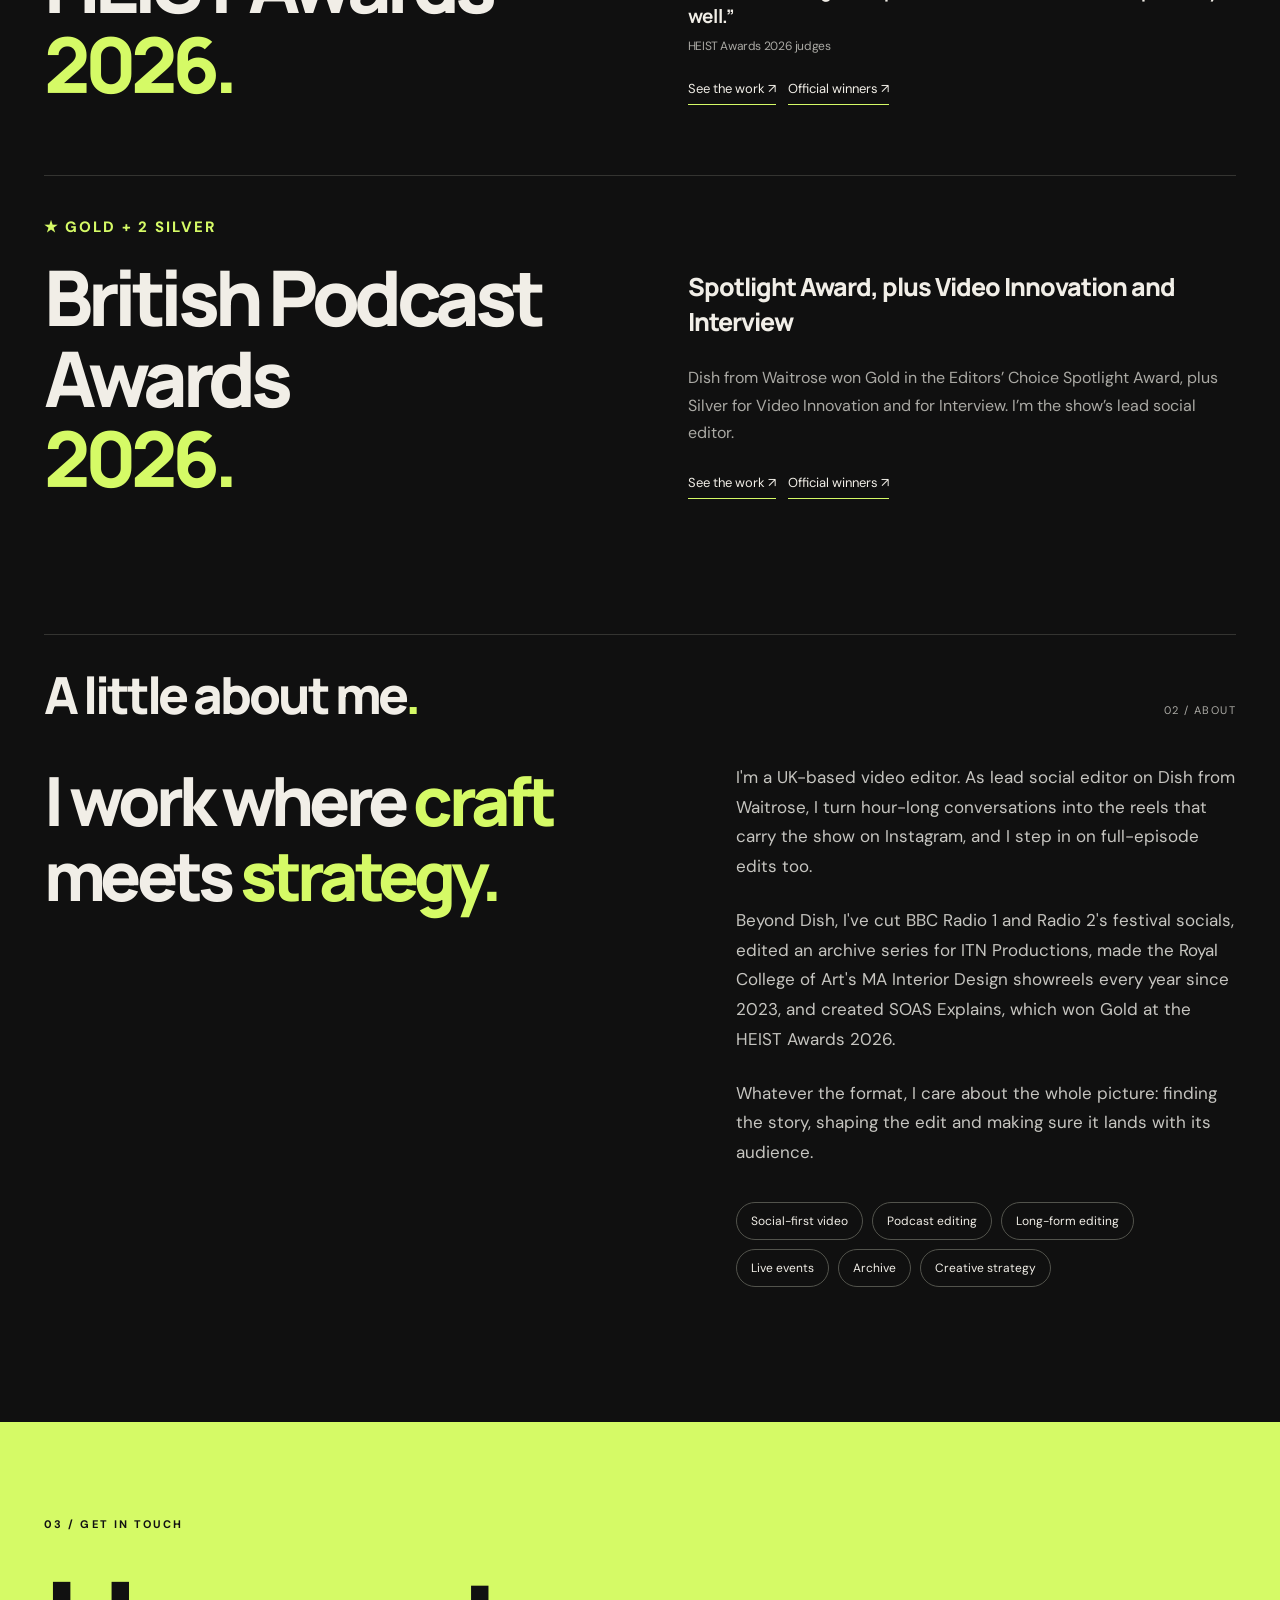
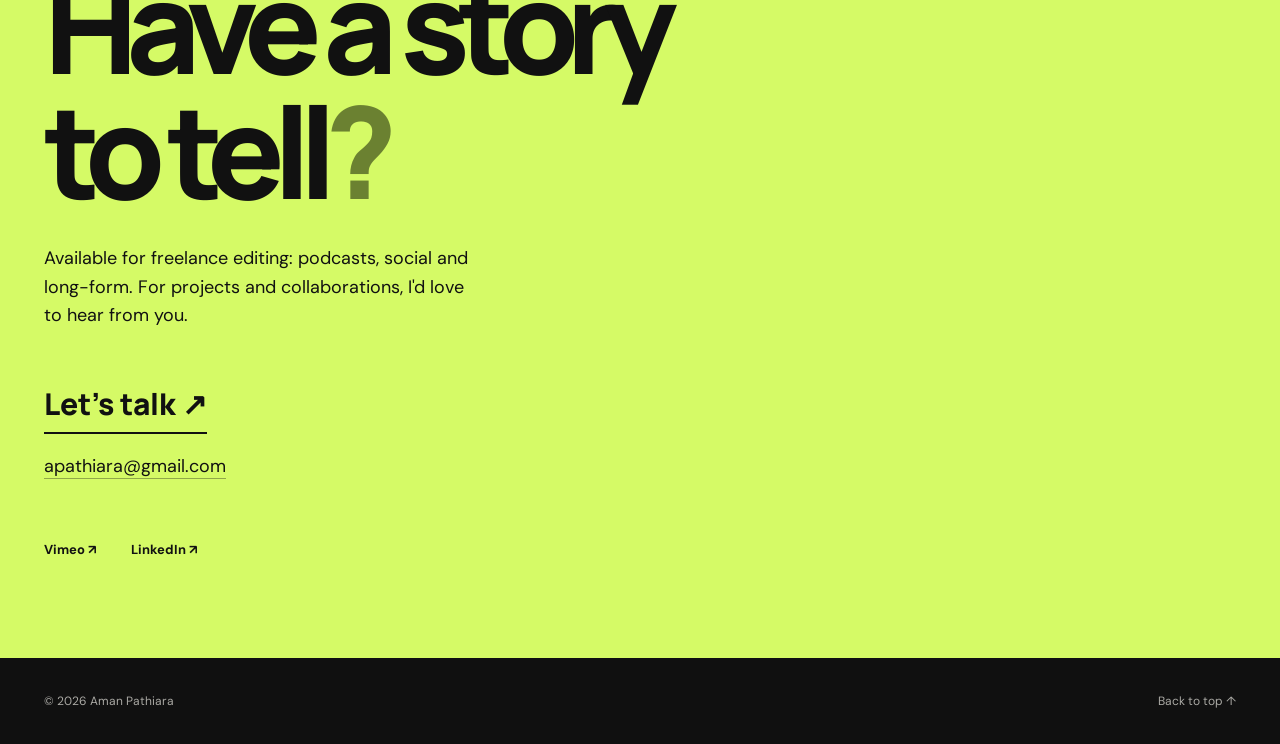
==== commit d30c7505: "Independent: add gaming videos Co-Authored-By: Claude Opus 5.5 <noreply@anthropic.com> Claude-Sessio" ====
--- a/index.html
+++ b/index.html
@@ -1,7 +1,7 @@
 <!doctype html>
 <html lang="en"><head><meta charset="utf-8"><meta name="viewport" content="width=device-width,initial-scale=1">
 <meta name="theme-color" content="#101010"><link rel="icon" type="image/png" href="images/favicon.png?v=2"><link rel="apple-touch-icon" href="images/apple-touch-icon.png?v=2"><meta name="description" content="Aman Pathiara is a UK video editor: lead social editor on Dish from Waitrose, BBC Radio 1 &amp; 2 festival socials, and HEIST Gold-winning work for SOAS.">
-<title>Aman Pathiara | Video Editor: Podcasts, Social & Long-form</title><link rel="stylesheet" href="style.css?v=35"></head>
+<title>Aman Pathiara | Video Editor: Podcasts, Social & Long-form</title><link rel="stylesheet" href="style.css?v=36"></head>
 <body><a class="skip" href="#work">Skip to work</a>
 <header class="nav-bar"><div class="nav wrap"><a class="logo" href="#top" aria-label="Home"><img src="images/logo-solid.png" alt="Aman Pathiara" width="48" height="48"></a><nav aria-label="Main navigation"><a href="#work">Work</a><a href="#podcasts">Podcasts</a><a href="#about">About</a><a href="#contact">Contact ↗</a></nav></div></header>
 <main id="top">
@@ -11,4 +11,4 @@
 <section id="podcasts" class="work wrap"><div class="section-head"><h2>Podcasts<span class="accent">.</span></h2><span>03 / AUDIO & VIDEO</span></div><p class="section-intro">Multicamera storytelling, long-form editing, trailers and social-first cutdowns.</p><div id="podcast-grid" class="project-grid"></div></section><section class="award wrap" aria-label="Award recognition"><div class="award-kicker">RECOGNITION / 2026</div><div class="award-layout"><div><span class="award-medal">★ GOLD</span><h2>HEIST Awards<br><span class="accent">2026.</span></h2></div><div><h3>Most Effective Use of Social Media</h3><p>SOAS University of London — <em>SOAS Explains</em> and <em>Meet the Academics</em>. I made the series end to end, from approaching academics and shaping ideas to scripting, filming, editing and social.</p><div class="award-stats"><span><strong>1M+</strong> organic views</span><span><strong>£10k</strong> budget</span><span><strong>£0</strong> paid media</span></div><blockquote class="award-quote">“An outstanding example of social media done exceptionally well.”<cite>HEIST Awards 2026 judges</cite></blockquote><a href="soas.html">See the work ↗</a> &nbsp; <a href="https://www.heistawards.com/2026winners.html" target="_blank" rel="noopener noreferrer">Official winners ↗</a></div></div><div class="award-layout award-second"><div><span class="award-medal">★ GOLD + 2 SILVER</span><h2>British Podcast Awards<br><span class="accent">2026.</span></h2></div><div><h3>Spotlight Award, plus Video Innovation and Interview</h3><p>Dish from Waitrose won Gold in the Editors’ Choice Spotlight Award, plus Silver for Video Innovation and for Interview. I’m the show’s lead social editor.</p><a href="dish.html">See the work ↗</a> &nbsp; <a href="https://www.britishpodcastawards.com/winners-2026" target="_blank" rel="noopener noreferrer">Official winners ↗</a></div></div></section><section id="about" class="about wrap"><div class="section-head"><h2>A little about me<span class="accent">.</span></h2><span>02 / ABOUT</span></div><div class="about-layout"><p class="statement">I work where <em>craft</em> meets <em>strategy.</em></p><div><p>I'm a UK-based video editor. As lead social editor on Dish from Waitrose, I turn hour-long conversations into the reels that carry the show on Instagram, and I step in on full-episode edits too.</p><p>Beyond Dish, I've cut BBC Radio 1 and Radio 2's festival socials, edited an archive series for ITN Productions, made the Royal College of Art's MA Interior Design showreels every year since 2023, and created SOAS Explains, which won Gold at the HEIST Awards 2026.</p><p>Whatever the format, I care about the whole picture: finding the story, shaping the edit and making sure it lands with its audience.</p><div class="tags"><span>Social-first video</span><span>Podcast editing</span><span>Long-form editing</span><span>Live events</span><span>Archive</span><span>Creative strategy</span></div></div></div></section>
 <section id="contact" class="contact"><div class="wrap"><span class="eyebrow">03 / GET IN TOUCH</span><h2>Have a story<br>to tell<span class="accent">?</span></h2><p>Available for freelance editing: podcasts, social and long-form. For projects and collaborations, I'd love to hear from you.</p><a class="contact-link" id="email-link" href="mailto:apathiara@gmail.com">Let's talk ↗</a><p class="contact-email"><a href="mailto:apathiara@gmail.com">apathiara@gmail.com</a></p><div class="socials"><a id="vimeo-link" href="https://vimeo.com/user197682004" target="_blank" rel="noopener noreferrer">Vimeo ↗</a><a id="linkedin-link" href="https://www.linkedin.com/in/aman-pathiara" target="_blank" rel="noopener noreferrer">LinkedIn ↗</a></div></div></section>
 </main><footer class="wrap"><span>© <span id="year"></span> Aman Pathiara</span><a href="#top">Back to top ↑</a></footer>
-<script src="projects.js?v=35"></script><script src="script.js?v=35"></script></body></html>+<script src="projects.js?v=36"></script><script src="script.js?v=36"></script></body></html>
